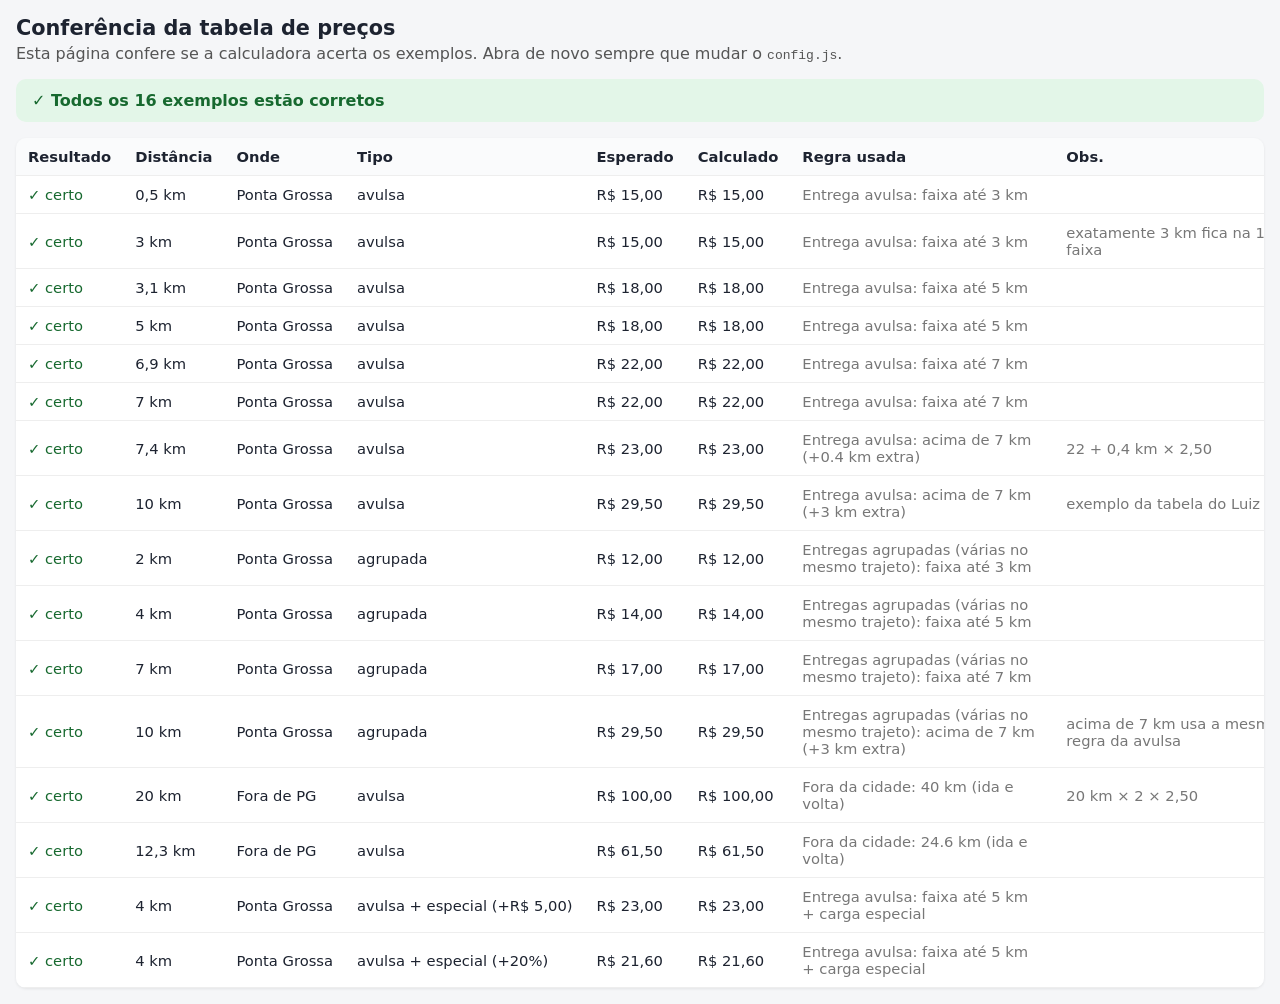
==== calculadora-frete/testes.html @ a8f35fe6 "Calculadora de frete: etapa 1 (tabela configurável, cálculo e testes) Co-Authored-By: Claude Opus 5." ====
<!doctype html>
<html lang="pt-BR">
<head>
  <meta charset="utf-8">
  <meta name="viewport" content="width=device-width, initial-scale=1">
  <title>Testes da tabela – LFM Transportes</title>
  <style>
    body { font-family: system-ui, -apple-system, "Segoe UI", Roboto, sans-serif; margin: 0; padding: 16px; background: #f5f6f8; color: #1d2330; }
    h1 { font-size: 1.3rem; margin: 0 0 4px; }
    p { margin: 0 0 16px; color: #555; }
    .resumo { padding: 12px 16px; border-radius: 10px; font-weight: 600; margin-bottom: 16px; }
    .resumo.ok { background: #e3f6e8; color: #17692f; }
    .resumo.falha { background: #fde7e7; color: #a11d1d; }
    .tabela { overflow-x: auto; background: #fff; border-radius: 10px; box-shadow: 0 1px 3px rgba(0,0,0,.08); }
    table { border-collapse: collapse; width: 100%; font-size: .92rem; }
    th, td { padding: 10px 12px; text-align: left; border-bottom: 1px solid #eee; white-space: nowrap; }
    th { background: #fafbfc; font-weight: 600; }
    tr.ok td:first-child { color: #17692f; }
    tr.falha { background: #fff4f4; }
    tr.falha td:first-child { color: #a11d1d; font-weight: 700; }
    .obs { color: #777; white-space: normal; min-width: 240px; }
  </style>
</head>
<body>
  <h1>Conferência da tabela de preços</h1>
  <p>Esta página confere se a calculadora acerta os exemplos. Abra de novo sempre que mudar o <code>config.js</code>.</p>
  <div id="resumo" class="resumo"></div>
  <div class="tabela">
    <table>
      <thead><tr><th>Resultado</th><th>Distância</th><th>Onde</th><th>Tipo</th><th>Esperado</th><th>Calculado</th><th>Regra usada</th><th>Obs.</th></tr></thead>
      <tbody id="linhas"></tbody>
    </table>
  </div>

  <script src="config.js"></script>
  <script src="js/precos.js"></script>
  <script src="testes/casos.js"></script>
  <script src="testes/rodar-testes.js"></script>
  <script>
    (function () {
      var f = LFM.precos.formatarReais;
      var res = LFM.rodarTestes(LFM_CONFIG, LFM.precos, LFM.casosDeTeste);
      var falhas = res.filter(function (t) { return !t.ok; }).length;
      var resumo = document.getElementById("resumo");
      resumo.className = "resumo " + (falhas ? "falha" : "ok");
      resumo.textContent = falhas
        ? "✗ " + falhas + " de " + res.length + " exemplos com valor diferente do esperado"
        : "✓ Todos os " + res.length + " exemplos estão corretos";

      var tbody = document.getElementById("linhas");
      res.forEach(function (t) {
        var c = t.caso, tr = document.createElement("tr");
        tr.className = t.ok ? "ok" : "falha";
        var tipo = c.modalidade + (c.especial ? " + especial (" + (c.especial.tipo === "fixo" ? "+" + f(c.especial.valor) : "+" + c.especial.valor + "%") + ")" : "");
        [ t.ok ? "✓ certo" : "✗ errado",
          String(c.km).replace(".", ",") + " km",
          c.dentro ? "Ponta Grossa" : "Fora de PG",
          tipo, f(c.esperado), f(t.resultado.valor), t.resultado.regra, c.obs || ""
        ].forEach(function (txt, i) {
          var td = document.createElement("td");
          td.textContent = txt;
          if (i >= 6) td.className = "obs";
          tr.appendChild(td);
        });
        tbody.appendChild(tr);
      });
    })();
  </script>
</body>
</html>
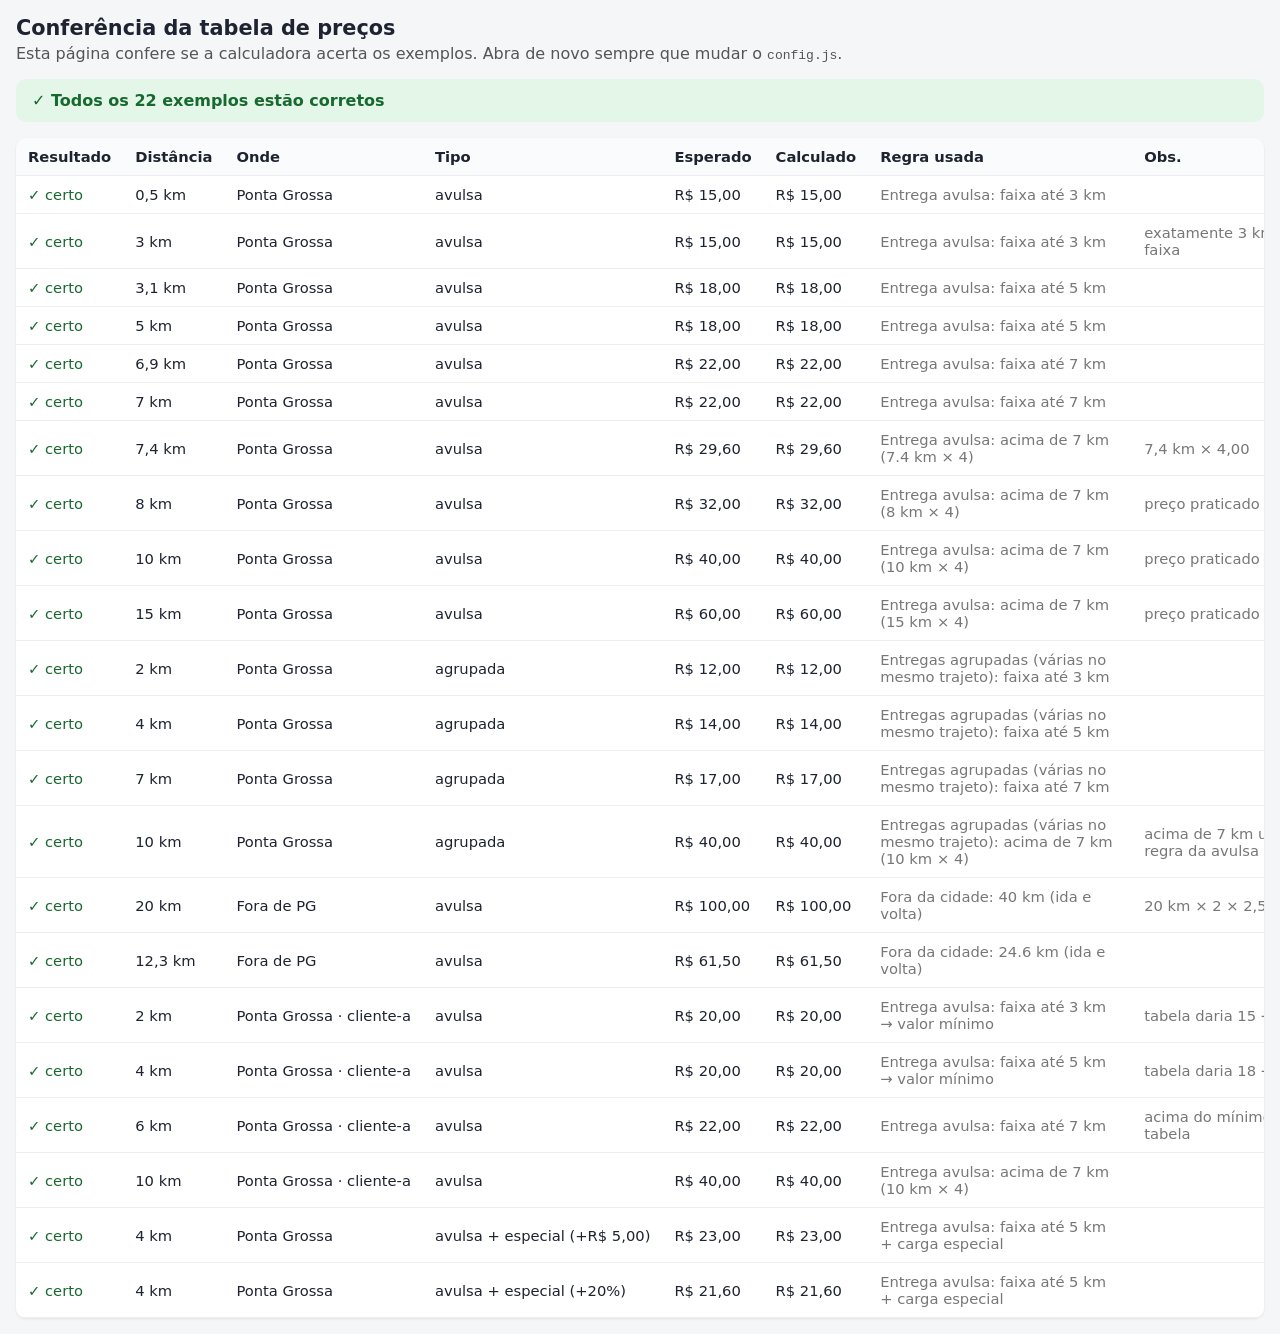
==== commit 47d5d853: "Calculadora de frete: condições por cliente parceiro (mínimo R$ 20 para cliente-a) Co-Authored-By: C" ====
--- a/calculadora-frete/testes.html
+++ b/calculadora-frete/testes.html
@@ -33,6 +33,8 @@
   </div>
 
   <script src="config.js"></script>
+  <script src="parceiros.js"></script>
+  <script src="js/parceiro.js"></script>
   <script src="js/precos.js"></script>
   <script src="testes/casos.js"></script>
   <script src="testes/rodar-testes.js"></script>
@@ -54,7 +56,7 @@
         var tipo = c.modalidade + (c.especial ? " + especial (" + (c.especial.tipo === "fixo" ? "+" + f(c.especial.valor) : "+" + c.especial.valor + "%") + ")" : "");
         [ t.ok ? "✓ certo" : "✗ errado",
           String(c.km).replace(".", ",") + " km",
-          c.dentro ? "Ponta Grossa" : "Fora de PG",
+          (c.dentro ? "Ponta Grossa" : "Fora de PG") + (c.parceiro ? " · " + c.parceiro : ""),
           tipo, f(c.esperado), f(t.resultado.valor), t.resultado.regra, c.obs || ""
         ].forEach(function (txt, i) {
           var td = document.createElement("td");
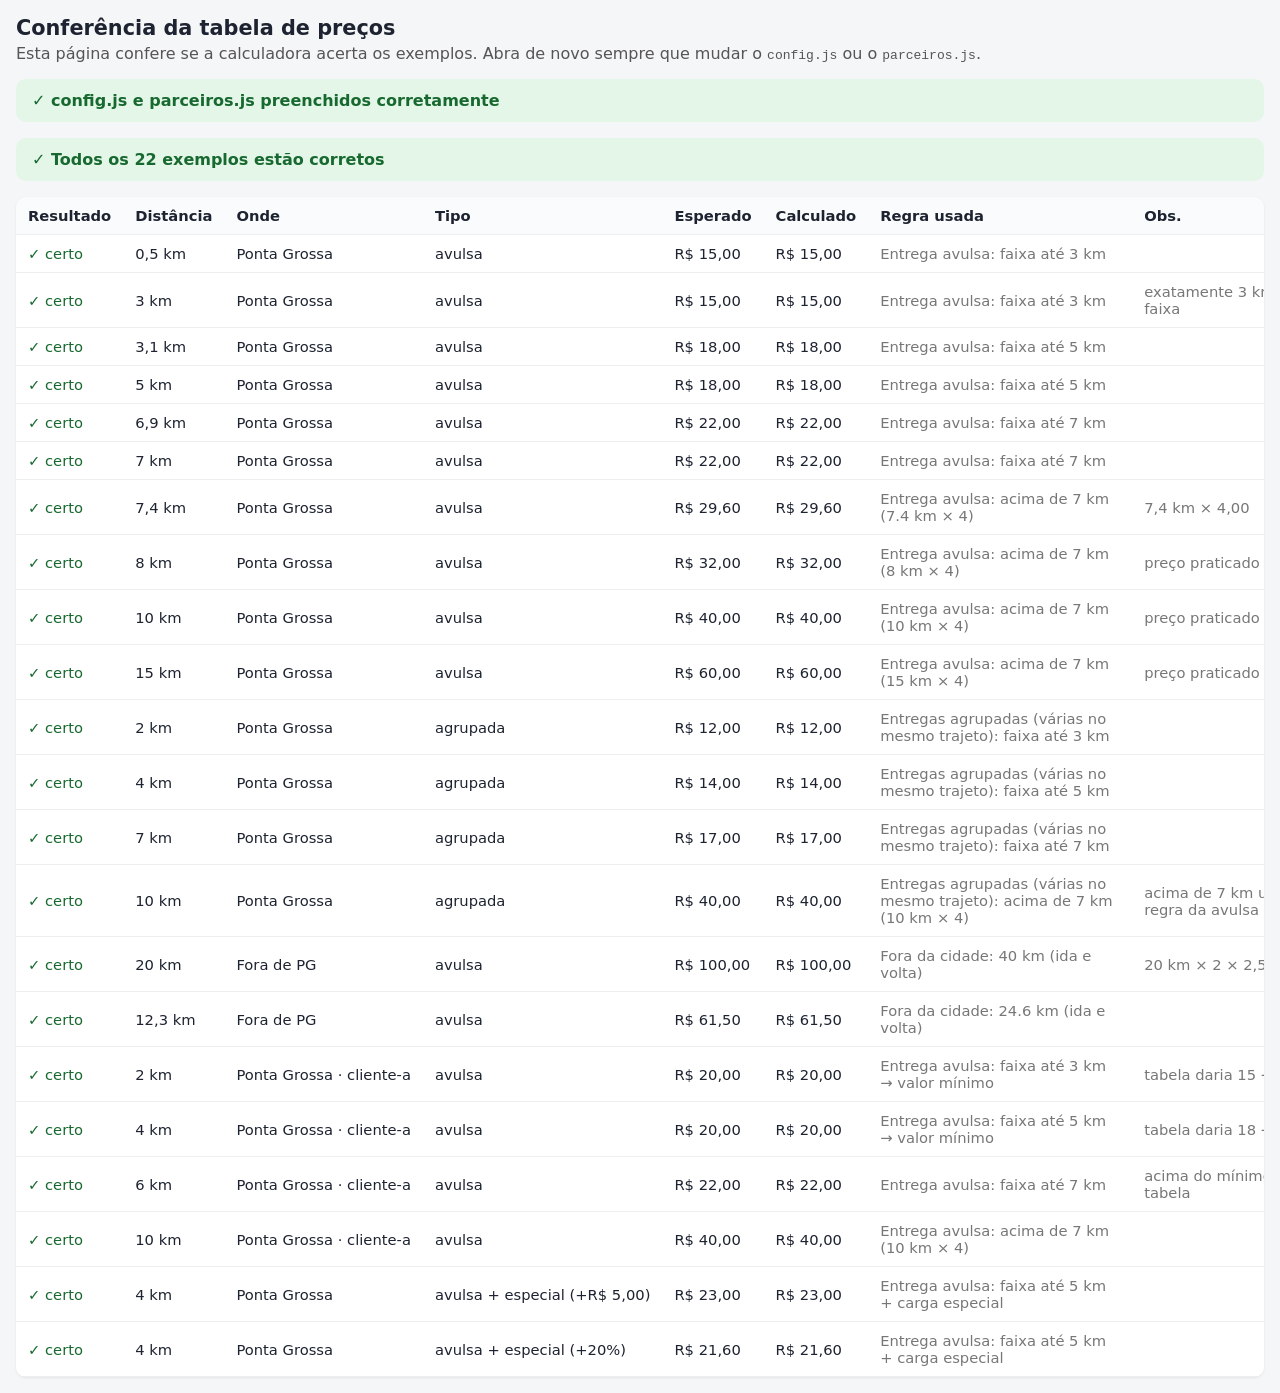
==== commit c862f64e: "Calculadora de frete: revisão geral Correções: - Trocar o endereço não carrega mais o número da casa" ====
--- a/calculadora-frete/testes.html
+++ b/calculadora-frete/testes.html
@@ -11,6 +11,8 @@
     .resumo { padding: 12px 16px; border-radius: 10px; font-weight: 600; margin-bottom: 16px; }
     .resumo.ok { background: #e3f6e8; color: #17692f; }
     .resumo.falha { background: #fde7e7; color: #a11d1d; }
+    .resumo.atencao { background: #fff4d6; color: #7a4f00; font-weight: 500; }
+    .resumo ul { margin: 6px 0 0; padding-left: 20px; }
     .tabela { overflow-x: auto; background: #fff; border-radius: 10px; box-shadow: 0 1px 3px rgba(0,0,0,.08); }
     table { border-collapse: collapse; width: 100%; font-size: .92rem; }
     th, td { padding: 10px 12px; text-align: left; border-bottom: 1px solid #eee; white-space: nowrap; }
@@ -23,7 +25,8 @@
 </head>
 <body>
   <h1>Conferência da tabela de preços</h1>
-  <p>Esta página confere se a calculadora acerta os exemplos. Abra de novo sempre que mudar o <code>config.js</code>.</p>
+  <p>Esta página confere se a calculadora acerta os exemplos. Abra de novo sempre que mudar o <code>config.js</code> ou o <code>parceiros.js</code>.</p>
+  <div id="verificacao" class="resumo"></div>
   <div id="resumo" class="resumo"></div>
   <div class="tabela">
     <table>
@@ -38,12 +41,46 @@
   <script src="js/precos.js"></script>
   <script src="testes/casos.js"></script>
   <script src="testes/rodar-testes.js"></script>
+  <script src="testes/verificar-config.js"></script>
   <script>
     (function () {
+      var resumo = document.getElementById("resumo");
+      var caixa = document.getElementById("verificacao");
+
+      // 1) O arquivo nem carregou? (erro de digitação: vírgula no lugar de ponto, aspas faltando…)
+      if (!window.LFM_CONFIG || !window.LFM_PARCEIROS) {
+        caixa.className = "resumo falha";
+        caixa.textContent = "✗ O arquivo " + (!window.LFM_CONFIG ? "config.js" : "parceiros.js") +
+          " tem um erro de digitação e não carregou. Confira a última alteração: centavos com ponto (2.50), " +
+          "vírgula no fim de cada linha, textos entre aspas. Dica: aperte F12 → Console para ver a linha do erro.";
+        resumo.hidden = true;
+        return;
+      }
+
+      // 2) Confere nomes e valores do config.js e do parceiros.js
+      var avisos = LFM.verificarConfig(LFM_CONFIG, LFM_PARCEIROS);
+      if (avisos.length) {
+        caixa.className = "resumo atencao";
+        caixa.textContent = "⚠ Confira no config.js / parceiros.js:";
+        var ul = document.createElement("ul");
+        avisos.forEach(function (a) { var li = document.createElement("li"); li.textContent = a; ul.appendChild(li); });
+        caixa.appendChild(ul);
+      } else {
+        caixa.className = "resumo ok";
+        caixa.textContent = "✓ config.js e parceiros.js preenchidos corretamente";
+      }
+
+      // 3) Confere os preços com os exemplos
       var f = LFM.precos.formatarReais;
-      var res = LFM.rodarTestes(LFM_CONFIG, LFM.precos, LFM.casosDeTeste);
+      var res;
+      try {
+        res = LFM.rodarTestes(LFM_CONFIG, LFM.precos, LFM.casosDeTeste);
+      } catch (e) {
+        resumo.className = "resumo falha";
+        resumo.textContent = "✗ Não foi possível calcular os exemplos: " + e.message;
+        return;
+      }
       var falhas = res.filter(function (t) { return !t.ok; }).length;
-      var resumo = document.getElementById("resumo");
       resumo.className = "resumo " + (falhas ? "falha" : "ok");
       resumo.textContent = falhas
         ? "✗ " + falhas + " de " + res.length + " exemplos com valor diferente do esperado"
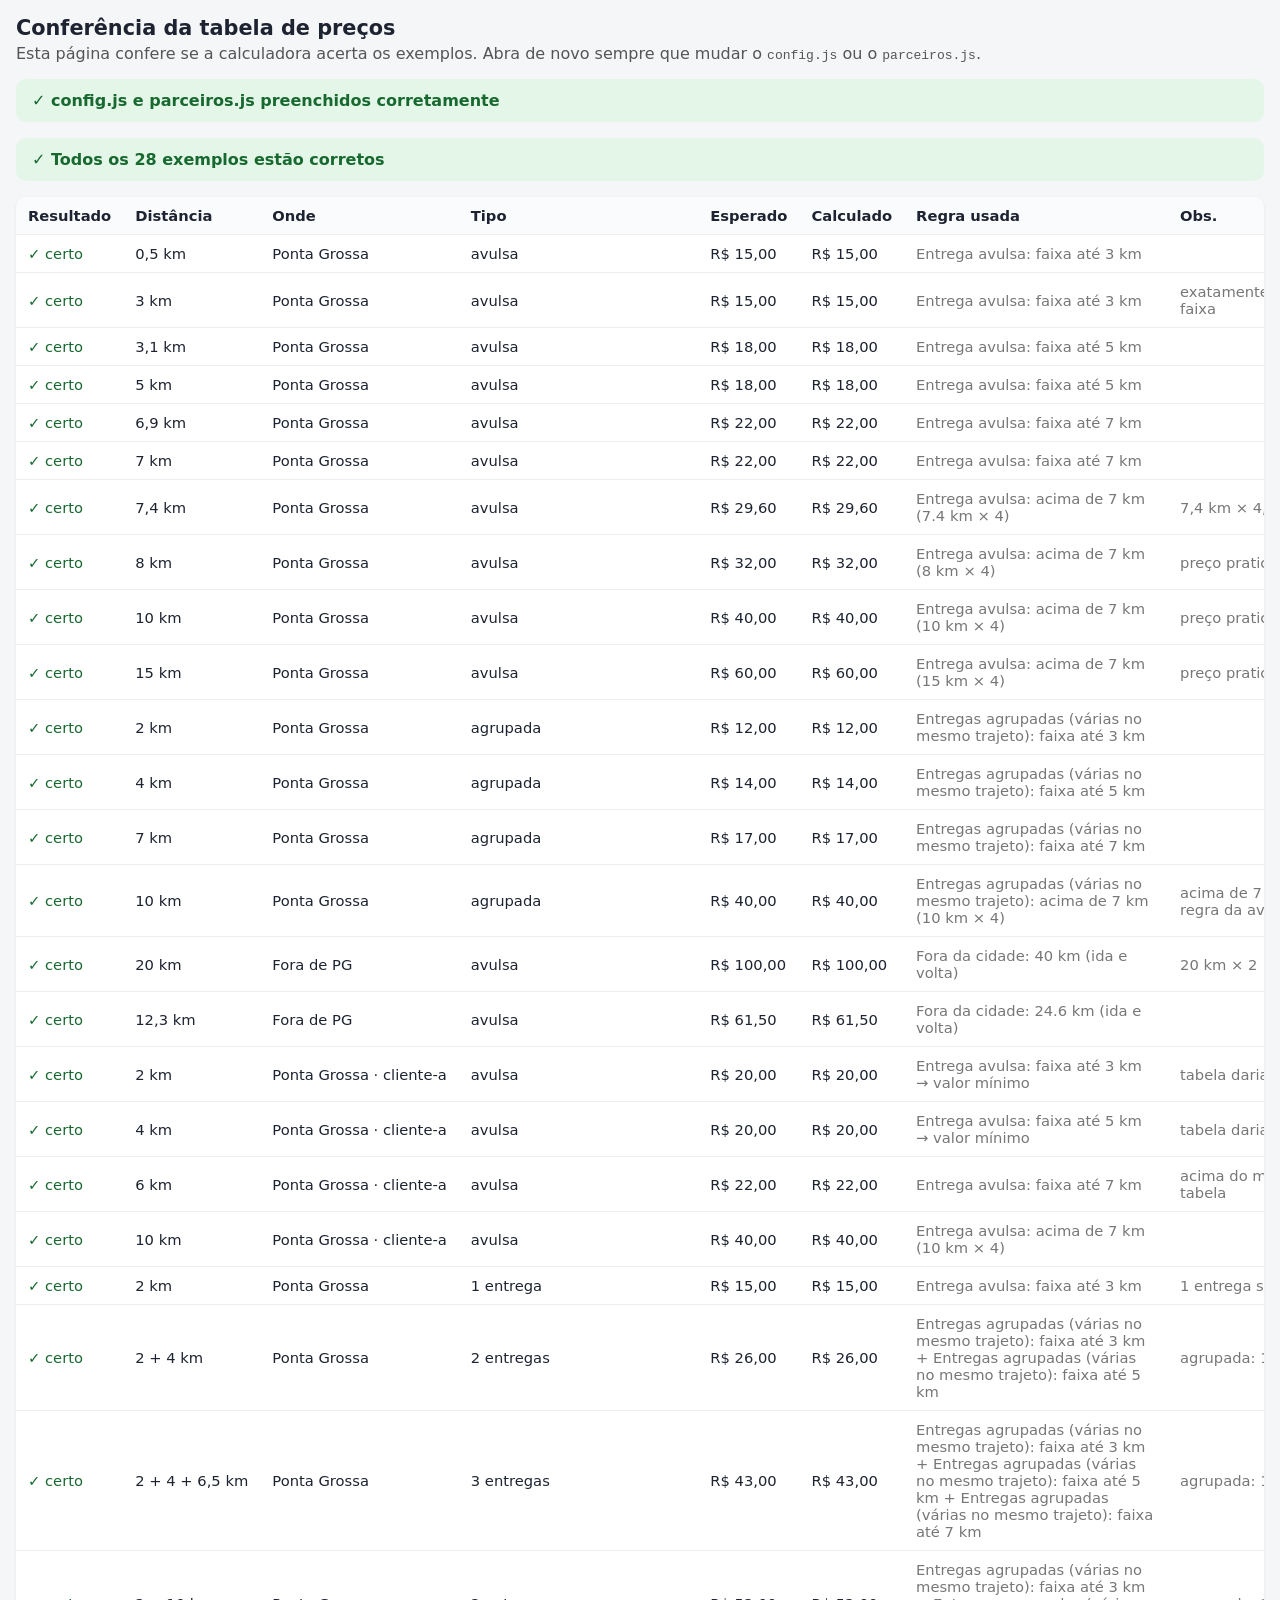
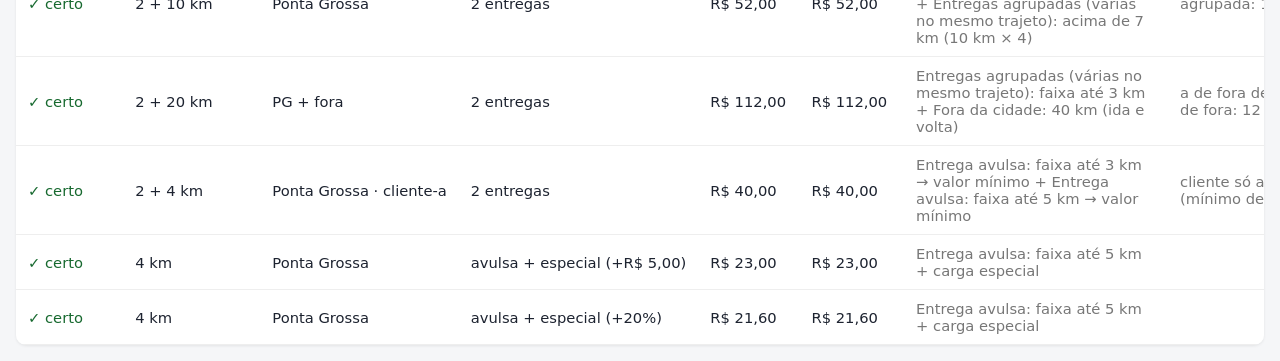
==== commit a7c1fe34: "Calculadora de frete: várias entregas no mesmo pedido - Botão "+ Adicionar outra entrega" (até maxEn" ====
--- a/calculadora-frete/testes.html
+++ b/calculadora-frete/testes.html
@@ -90,10 +90,11 @@
       res.forEach(function (t) {
         var c = t.caso, tr = document.createElement("tr");
         tr.className = t.ok ? "ok" : "falha";
-        var tipo = c.modalidade + (c.especial ? " + especial (" + (c.especial.tipo === "fixo" ? "+" + f(c.especial.valor) : "+" + c.especial.valor + "%") + ")" : "");
+        var d = LFM.descreverCaso(c);
+        var tipo = d.tipo + (c.especial ? " + especial (" + (c.especial.tipo === "fixo" ? "+" + f(c.especial.valor) : "+" + c.especial.valor + "%") + ")" : "");
         [ t.ok ? "✓ certo" : "✗ errado",
-          String(c.km).replace(".", ",") + " km",
-          (c.dentro ? "Ponta Grossa" : "Fora de PG") + (c.parceiro ? " · " + c.parceiro : ""),
+          d.distancia,
+          d.onde + (c.parceiro ? " · " + c.parceiro : ""),
           tipo, f(c.esperado), f(t.resultado.valor), t.resultado.regra, c.obs || ""
         ].forEach(function (txt, i) {
           var td = document.createElement("td");
